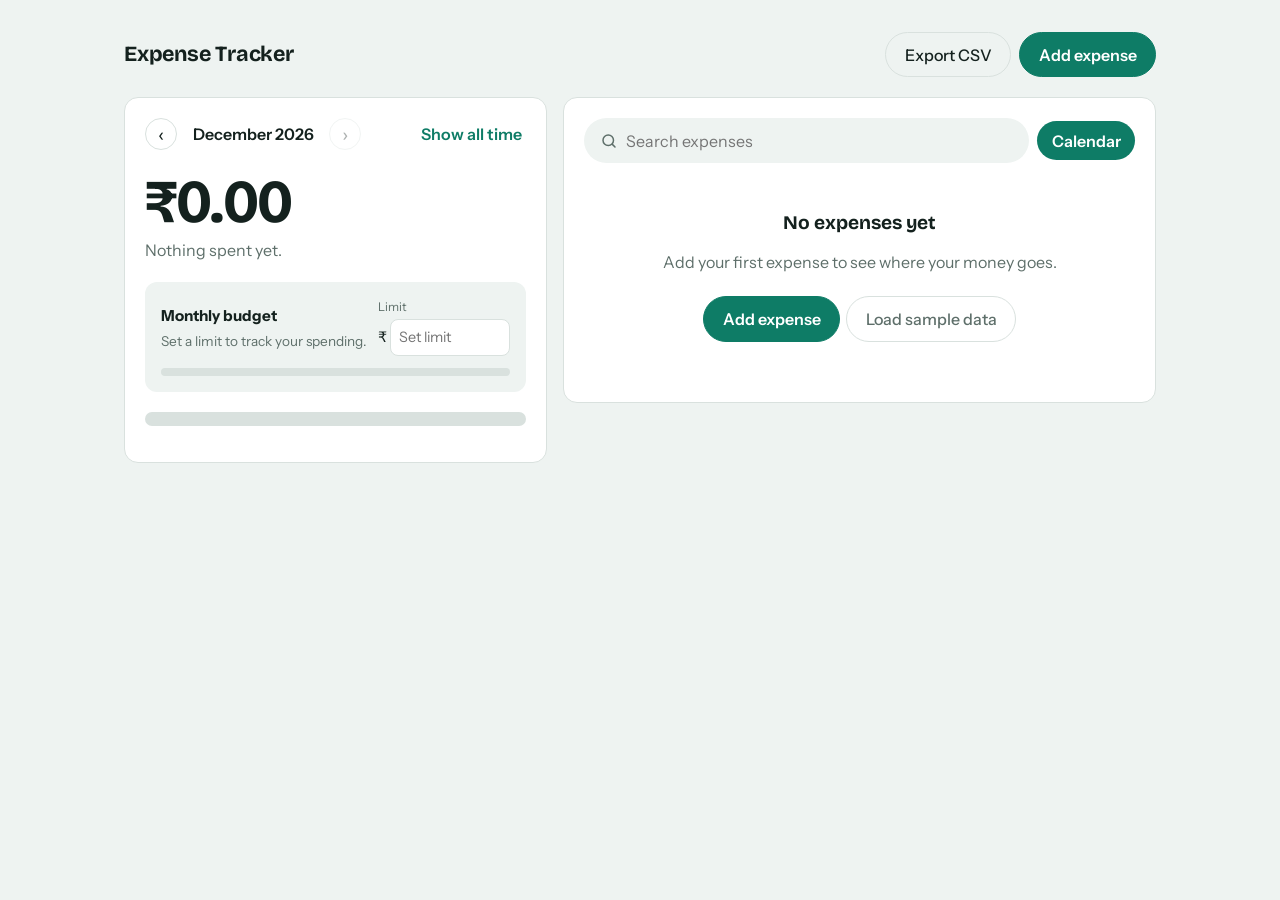
==== index.html @ 11ca332e "page deployment" ====
<!DOCTYPE html>
<html lang="en">
<head>
  <meta charset="UTF-8">
  <meta name="viewport" content="width=device-width, initial-scale=1">
  <title>Expense Tracker</title>
  <link rel="preconnect" href="https://fonts.googleapis.com">
  <link rel="preconnect" href="https://fonts.gstatic.com" crossorigin>
  <link href="https://fonts.googleapis.com/css2?family=Bricolage+Grotesque:opsz,wght@12..96,500;12..96,700&family=Instrument+Sans:wght@400;500;600&display=swap" rel="stylesheet">
  <link rel="stylesheet" href="style.css">
</head>
<body>
  <div class="app">
    <header class="top">
      <h1>Expense Tracker</h1>
      <div class="actions">
        <button class="btn ghost" id="exportBtn" type="button">Export CSV</button>
        <button class="btn solid desk" id="openAdd" type="button">Add expense</button>
      </div>
    </header>

    <main class="grid">
      <section class="summary" aria-label="Spending summary">
        <div class="period">
          <button class="icon" id="prev" type="button" aria-label="Previous month">‹</button>
          <strong id="periodLabel"></strong>
          <button class="icon" id="next" type="button" aria-label="Next month">›</button>
          <button class="link" id="allToggle" type="button"></button>
        </div>
        <p class="total" id="total" aria-live="polite"></p>
        <p class="note" id="note"></p>
        <section class="budget" id="budget" aria-label="Monthly budget">
          <div class="budget-head">
            <div><strong>Monthly budget</strong><p id="budgetStatus" class="budget-status" aria-live="polite"></p></div>
            <label class="budget-input">Limit
              <span><span aria-hidden="true">₹</span><input id="budgetAmount" type="number" min="0" step="100" inputmode="decimal" placeholder="Set limit" aria-label="Monthly budget amount"></span>
            </label>
          </div>
          <div class="budget-track" id="budgetTrack" role="progressbar" aria-label="Monthly budget used" aria-valuemin="0" aria-valuemax="100" aria-valuenow="0"><span id="budgetFill"></span></div>
        </section>
        <div class="split" id="split" role="img" aria-label="Spending by category"></div>
        <ul class="legend" id="legend"></ul>
      </section>

      <section class="ledger" aria-label="Expenses">
        <div class="tools">
          <label class="search">
            <svg width="18" height="18" viewBox="0 0 24 24" fill="none" stroke="currentColor" stroke-width="2" stroke-linecap="round"><circle cx="11" cy="11" r="7"/><path d="m20 20-3.5-3.5"/></svg>
            <input id="search" type="search" placeholder="Search expenses" aria-label="Search expenses">
          </label>
          <button class="pill" id="clearCat" type="button" hidden></button>
          <button class="pill calendar-toggle" id="calendarToggle" type="button" aria-pressed="false">Calendar</button>
        </div>
        <div class="calendar" id="calendar" hidden aria-label="Monthly spending calendar">
          <div class="calendar-grid" id="calendarGrid"></div>
        </div>
        <div id="list"></div>
      </section>
    </main>
  </div>

  <button class="fab" id="fab" type="button" aria-label="Add expense">+</button>

  <dialog id="dlg" aria-labelledby="dlgTitle">
    <form id="form" novalidate>
      <h2 id="dlgTitle">Add expense</h2>
      <label>What was it for?
        <input id="title" type="text" placeholder="Lunch with friends" autocomplete="off">
      </label>
      <div class="row">
        <label>Amount
          <input id="amount" type="number" min="0.01" step="0.01" inputmode="decimal" placeholder="0.00">
        </label>
        <label>Date
          <input id="date" type="date">
        </label>
      </div>
      <fieldset><legend>Category</legend><div class="cats" id="cats"></div></fieldset>
      <p class="error" id="err" role="alert"></p>
      <div class="foot">
        <button class="btn ghost" id="cancel" type="button">Cancel</button>
        <button class="btn solid" type="submit">Save expense</button>
      </div>
    </form>
  </dialog>

  <div class="toast" id="toast" role="status"></div>
  <script src="app.js"></script>
</body>
</html>
---- style.css ----
:root{
  --bg:#eef3f1;--surface:#fff;--ink:#14211e;--muted:#5e6f6a;--line:#d9e1de;
  --brand:#0e7c66;--on-brand:#fff;--danger:#b42318;--r:14px;
  --display:"Bricolage Grotesque",system-ui,sans-serif;
  --body:"Instrument Sans",system-ui,-apple-system,"Segoe UI",sans-serif;
}
@media (prefers-color-scheme:dark){:root{
  --bg:#0f1715;--surface:#16211e;--ink:#e6eeeb;--muted:#93a59f;--line:#25332f;
  --brand:#3cc3a5;--on-brand:#06201a;--danger:#f97066}}
*{box-sizing:border-box}
body{margin:0;background:var(--bg);color:var(--ink);font:400 1rem/1.5 var(--body)}
button,input{font:inherit;color:inherit}
:focus-visible{outline:2px solid var(--brand);outline-offset:2px}
.app{max-width:1080px;margin:0 auto;padding:1.25rem 1rem 6rem}
.top{display:flex;align-items:center;justify-content:space-between;gap:1rem;margin-bottom:1.25rem}
h1{font:700 1.35rem/1.2 var(--display);margin:0;letter-spacing:-.01em}
.actions{display:flex;gap:.5rem}
.btn{border-radius:999px;padding:.6rem 1.15rem;border:1px solid var(--line);background:transparent;cursor:pointer;font-weight:500;transition:background .15s}
.btn.ghost:hover{background:var(--surface)}
.btn.solid{background:var(--brand);color:var(--on-brand);border-color:var(--brand);font-weight:600}
.btn.solid:hover{filter:brightness(1.08)}
.desk{display:none}

.grid{display:grid;gap:1rem}
.summary,.ledger{background:var(--surface);border-radius:var(--r);padding:1.25rem;border:1px solid var(--line)}
.period{display:flex;align-items:center;gap:.5rem}
.period strong{min-width:8.5rem;text-align:center;font-weight:600}
.icon{width:2rem;height:2rem;border-radius:50%;border:1px solid var(--line);background:none;cursor:pointer;font-size:1.2rem;line-height:1}
.icon:disabled{opacity:.35;cursor:default}
.link{margin-left:auto;background:none;border:0;color:var(--brand);font-weight:600;cursor:pointer;padding:.25rem}
.total{font:700 clamp(2.6rem,9vw,3.8rem)/1.05 var(--display);letter-spacing:-.03em;margin:1.25rem 0 .25rem;font-variant-numeric:tabular-nums}
.note{margin:0 0 1.25rem;color:var(--muted)}
.budget{padding:1rem;margin:0 0 1.25rem;background:var(--bg);border-radius:12px}
.budget[hidden]{display:none}
.budget-head{display:flex;justify-content:space-between;align-items:center;gap:.75rem}
.budget-head strong{font-size:.95rem}
.budget-status{margin:.2rem 0 0;color:var(--muted);font-size:.85rem}
.budget-input{font-size:.75rem;color:var(--muted);display:grid;gap:.2rem}
.budget-input span{display:flex;align-items:center;gap:.2rem;color:var(--ink);font-size:.9rem}
.budget-input input{width:7.5rem;padding:.4rem .5rem;border:1px solid var(--line);border-radius:8px;background:var(--surface);font-size:.9rem}
.budget-track{height:8px;margin-top:.8rem;border-radius:999px;background:var(--line);overflow:hidden}
.budget-track span{display:block;width:0;height:100%;border-radius:inherit;background:var(--brand);transition:width .25s}
.budget-track span.over{background:var(--danger)}
.split{display:flex;height:14px;border-radius:999px;overflow:hidden;background:var(--line);gap:2px}
.split button{border:0;padding:0;cursor:pointer;height:100%;transition:flex-grow .6s cubic-bezier(.2,.8,.2,1)}
.legend{list-style:none;margin:1rem 0 0;padding:0}
.legend button{display:grid;grid-template-columns:auto 1fr auto auto;gap:.6rem;align-items:center;width:100%;padding:.55rem .5rem;border:0;border-radius:10px;background:none;cursor:pointer;text-align:left}
.legend button:hover,.legend button[aria-pressed=true]{background:var(--bg)}
.dot{width:10px;height:10px;border-radius:50%;display:inline-block}
.pct{color:var(--muted);font-size:.85rem;min-width:2.5rem;text-align:right}
.amt{font-weight:600;font-variant-numeric:tabular-nums}

.tools{display:flex;gap:.5rem;align-items:center;flex-wrap:wrap;margin-bottom:.5rem}
.search{flex:1;min-width:180px;display:flex;align-items:center;gap:.5rem;background:var(--bg);border-radius:999px;padding:0 1rem;color:var(--muted)}
.search input{flex:1;border:0;background:none;padding:.65rem 0;outline:none;color:var(--ink)}
.search:focus-within{outline:2px solid var(--brand)}
.pill{border:0;border-radius:999px;padding:.45rem .9rem;background:var(--brand);color:var(--on-brand);font-weight:600;cursor:pointer}
.calendar-toggle{white-space:nowrap}
.calendar{margin:0 0 1rem;padding:.75rem;background:var(--bg);border-radius:12px}
.calendar[hidden]{display:none}
.calendar-grid{display:grid;grid-template-columns:repeat(7,minmax(0,1fr));gap:.25rem}
.calendar-weekday{text-align:center;color:var(--muted);font-size:.75rem;padding:.25rem 0}
.calendar-day{min-height:3.4rem;padding:.35rem .2rem;border:1px solid transparent;border-radius:9px;background:var(--surface);cursor:pointer;display:flex;flex-direction:column;align-items:center;justify-content:flex-start;gap:.2rem;min-width:0}
.calendar-day:hover,.calendar-day.selected{border-color:var(--brand);background:color-mix(in srgb,var(--brand) 12%,var(--surface))}
.calendar-date{font-size:.85rem;font-weight:600}
.calendar-amount{max-width:100%;overflow:hidden;text-overflow:ellipsis;white-space:nowrap;color:var(--muted);font-size:.65rem;font-variant-numeric:tabular-nums}
.calendar-blank{min-height:3.4rem}
.day{margin:1.25rem 0 .25rem;font-weight:600;color:var(--muted);font-size:.9rem;display:flex;justify-content:space-between}
.item{display:grid;grid-template-columns:auto 1fr auto auto;gap:.75rem;align-items:center;padding:.7rem 0;border-bottom:1px solid var(--line)}
.item:last-child{border-bottom:0}
.item .t{font-weight:500;overflow-wrap:anywhere}
.item .c{display:block;color:var(--muted);font-size:.85rem}
.del{width:2rem;height:2rem;border:0;border-radius:50%;background:none;color:var(--muted);cursor:pointer;display:grid;place-items:center}
.del:hover{background:var(--bg);color:var(--danger)}
.empty{text-align:center;padding:2.5rem 1rem;color:var(--muted)}
.empty h3{font:700 1.2rem var(--display);color:var(--ink);margin:0 0 .35rem}
.empty .btn{margin:.4rem .2rem 0}

.fab{position:fixed;right:1rem;bottom:calc(1rem + env(safe-area-inset-bottom,0px));width:3.6rem;height:3.6rem;border-radius:50%;border:0;background:var(--brand);color:var(--on-brand);font-size:2rem;line-height:1;cursor:pointer;box-shadow:0 8px 24px rgba(14,124,102,.4)}

dialog{border:0;padding:0;border-radius:20px 20px 0 0;background:var(--surface);color:var(--ink);width:100%;max-width:480px;margin:auto auto 0}
dialog::backdrop{background:rgba(10,20,18,.5)}
dialog[open]{animation:up .25s ease-out}
@keyframes up{from{transform:translateY(24px);opacity:0}}
form{padding:1.5rem 1.25rem calc(1.25rem + env(safe-area-inset-bottom,0px))}
form h2{font:700 1.35rem var(--display);margin:0 0 1rem}
form label,legend{display:block;font-weight:500;font-size:.9rem;margin-bottom:.9rem}
form input[type=text],form input[type=number],form input[type=date]{display:block;width:100%;margin-top:.3rem;padding:.7rem .8rem;background:var(--bg);border:1px solid transparent;border-radius:10px;color:var(--ink)}
form input:focus{border-color:var(--brand);outline:none}
.row{display:grid;grid-template-columns:1fr 1fr;gap:.75rem}
fieldset{border:0;padding:0;margin:0}
legend{padding:0;margin-bottom:.5rem}
.cats{display:flex;flex-wrap:wrap;gap:.4rem}
.cats label{margin:0;font-weight:500}
.cats input{position:absolute;opacity:0}
.cats span{display:flex;align-items:center;gap:.4rem;padding:.4rem .8rem;border:1px solid var(--line);border-radius:999px;cursor:pointer}
.cats input:checked+span{border-color:var(--brand);background:var(--bg);font-weight:600}
.cats input:focus-visible+span{outline:2px solid var(--brand)}
.error{color:var(--danger);min-height:1.3em;margin:.75rem 0 0;font-size:.9rem}
.foot{display:flex;justify-content:flex-end;gap:.5rem;margin-top:.5rem}

.toast{position:fixed;left:50%;bottom:5.5rem;transform:translate(-50%,20px);background:var(--ink);color:var(--bg);padding:.7rem 1.1rem;border-radius:999px;opacity:0;pointer-events:none;transition:.25s;display:flex;gap:.9rem;align-items:center;max-width:92vw;z-index:10}
.toast.show{opacity:1;transform:translate(-50%,0);pointer-events:auto}
.toast button{background:none;border:0;font-weight:600;color:var(--brand);cursor:pointer}

@media (min-width:640px){
  .app{padding:2rem 1.5rem 3rem}
  dialog{border-radius:20px;margin:auto}
  .toast{bottom:2rem}
}
@media (min-width:900px){
  .grid{grid-template-columns:5fr 7fr;align-items:start}
  .summary{position:sticky;top:1.25rem}
  .desk{display:inline-block}
  .fab{display:none}
  .toast{bottom:2rem}
}
@media (prefers-reduced-motion:reduce){*,dialog[open]{animation:none!important;transition:none!important}}
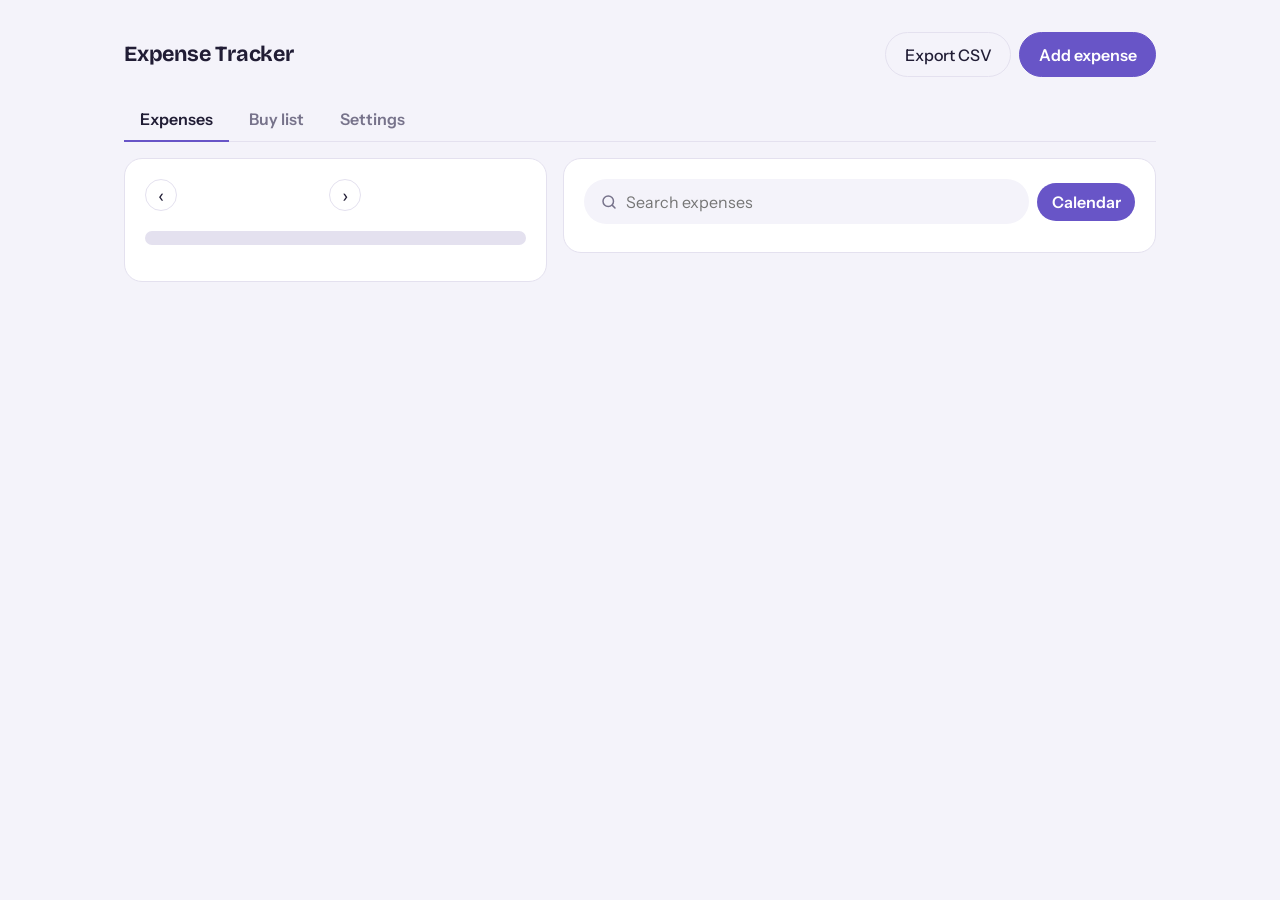
==== commit c5e47c72: "Merge feature-member1 into main" ====
--- a/index.html
+++ b/index.html
@@ -19,7 +19,13 @@
       </div>
     </header>
 
-    <main class="grid">
+    <nav class="tabs" role="tablist" aria-label="Sections">
+      <button class="tab" id="tabExp" role="tab" aria-selected="true" aria-controls="expView" type="button">Expenses</button>
+      <button class="tab" id="tabBuy" role="tab" aria-selected="false" aria-controls="buyView" type="button">Buy list <span class="badge" id="buyCount" hidden></span></button>
+      <button class="tab" id="tabSettings" role="tab" aria-selected="false" aria-controls="settingsView" type="button">Settings</button>
+    </nav>
+
+    <main class="grid" id="expView">
       <section class="summary" aria-label="Spending summary">
         <div class="period">
           <button class="icon" id="prev" type="button" aria-label="Previous month">‹</button>
@@ -29,14 +35,10 @@
         </div>
         <p class="total" id="total" aria-live="polite"></p>
         <p class="note" id="note"></p>
-        <section class="budget" id="budget" aria-label="Monthly budget">
-          <div class="budget-head">
-            <div><strong>Monthly budget</strong><p id="budgetStatus" class="budget-status" aria-live="polite"></p></div>
-            <label class="budget-input">Limit
-              <span><span aria-hidden="true">₹</span><input id="budgetAmount" type="number" min="0" step="100" inputmode="decimal" placeholder="Set limit" aria-label="Monthly budget amount"></span>
-            </label>
-          </div>
-          <div class="budget-track" id="budgetTrack" role="progressbar" aria-label="Monthly budget used" aria-valuemin="0" aria-valuemax="100" aria-valuenow="0"><span id="budgetFill"></span></div>
+        <section class="budget-card" id="budgetCard" hidden aria-label="Monthly budget progress">
+          <div class="budget-heading"><strong>Monthly budget</strong><span id="budgetLabel"></span></div>
+          <div class="budget-track"><div id="budgetProgress"></div></div>
+          <p class="budget-note" id="budgetNote"></p>
         </section>
         <div class="split" id="split" role="img" aria-label="Spending by category"></div>
         <ul class="legend" id="legend"></ul>
@@ -57,6 +59,45 @@
         <div id="list"></div>
       </section>
     </main>
+
+    <main class="grid" id="buyView" hidden>
+      <section class="summary" aria-label="Buy list summary">
+        <h2 class="sub">Planned spending</h2>
+        <p class="total" id="buyTotal" aria-live="polite"></p>
+        <p class="note" id="buyNote"></p>
+      </section>
+
+      <section class="ledger" aria-label="Buy list">
+        <div id="buyList"></div>
+      </section>
+    </main>
+
+    <main class="settings-view" id="settingsView" hidden>
+      <section class="settings-intro">
+        <p class="eyebrow">PERSONALIZE YOUR TRACKER</p>
+        <h2>Settings</h2>
+        <p>Choose how the app looks and how new expenses are recorded.</p>
+      </section>
+      <section class="settings-grid" aria-label="App settings">
+        <label class="setting-card"><span class="setting-title">Appearance</span><span class="setting-help">Use light or dark colors, or follow your device.</span>
+          <select id="themeSetting"><option value="system">Use device setting</option><option value="light">Light</option><option value="dark">Dark</option></select>
+        </label>
+        <label class="setting-card"><span class="setting-title">Currency</span><span class="setting-help">Changes how amounts are displayed.</span>
+          <select id="currencySetting"><option value="INR">Indian Rupee (₹)</option><option value="USD">US Dollar ($)</option><option value="EUR">Euro (€)</option><option value="GBP">British Pound (£)</option></select>
+        </label>
+        <label class="setting-card"><span class="setting-title">Default payment method</span><span class="setting-help">Preselected when you add an expense.</span>
+          <select id="paymentSetting"><option>UPI</option><option>Cash</option><option>Debit Card</option><option>Credit Card</option><option>Bank Transfer</option><option>Other</option></select>
+        </label>
+        <label class="setting-card"><span class="setting-title">Monthly spending budget</span><span class="setting-help">Optional target shown on the monthly summary. Set to 0 to hide.</span>
+          <input id="budgetSetting" type="number" min="0" step="0.01" inputmode="decimal" placeholder="0.00">
+        </label>
+      </section>
+      <section class="settings-tools">
+        <div><h3>Data backup</h3><p>Download your expenses, buy list, and settings as a JSON file.</p></div>
+        <button class="btn solid" id="backupBtn" type="button">Download backup</button>
+      </section>
+      <p class="settings-saved" id="settingsSaved" role="status"></p>
+    </main>
   </div>
 
   <button class="fab" id="fab" type="button" aria-label="Add expense">+</button>
@@ -76,6 +117,14 @@
         </label>
       </div>
       <fieldset><legend>Category</legend><div class="cats" id="cats"></div></fieldset>
+      <label>Payment method
+        <select id="paymentMethod">
+          <option>UPI</option><option>Cash</option><option>Debit Card</option><option>Credit Card</option><option>Bank Transfer</option><option>Other</option>
+        </select>
+      </label>
+      <label>Tags <span class="hint">(comma-separated, optional)</span>
+        <input id="tags" type="text" placeholder="college, shared, trip" autocomplete="off">
+      </label>
       <p class="error" id="err" role="alert"></p>
       <div class="foot">
         <button class="btn ghost" id="cancel" type="button">Cancel</button>
@@ -84,6 +133,25 @@
     </form>
   </dialog>
 
+  <dialog id="buyDlg" aria-labelledby="buyDlgTitle">
+    <form id="buyForm" novalidate>
+      <h2 id="buyDlgTitle">Add to buy list</h2>
+      <label>What do you want to buy?
+        <input id="buyName" type="text" placeholder="Laptop bag" autocomplete="off">
+      </label>
+      <label>Estimated cost
+        <input id="buyPrice" type="number" min="0.01" step="0.01" inputmode="decimal" placeholder="0.00">
+      </label>
+      <fieldset><legend>Priority</legend><div class="cats" id="buyPri"></div></fieldset>
+      <fieldset><legend>Category</legend><div class="cats" id="buyCats"></div></fieldset>
+      <p class="error" id="buyErr" role="alert"></p>
+      <div class="foot">
+        <button class="btn ghost" id="buyCancel" type="button">Cancel</button>
+        <button class="btn solid" type="submit">Save item</button>
+      </div>
+    </form>
+  </dialog>
+
   <div class="toast" id="toast" role="status"></div>
   <script src="app.js"></script>
 </body>
--- a/style.css
+++ b/style.css
@@ -1,12 +1,12 @@
 :root{
-  --bg:#eef3f1;--surface:#fff;--ink:#14211e;--muted:#5e6f6a;--line:#d9e1de;
-  --brand:#0e7c66;--on-brand:#fff;--danger:#b42318;--r:14px;
+  color-scheme:light;
+  --bg:#f4f3fa;--surface:#fff;--ink:#211d35;--muted:#77738b;--line:#e4e1ef;
+  --brand:#6855c7;--on-brand:#fff;--danger:#b42318;--r:18px;
   --display:"Bricolage Grotesque",system-ui,sans-serif;
   --body:"Instrument Sans",system-ui,-apple-system,"Segoe UI",sans-serif;
 }
-@media (prefers-color-scheme:dark){:root{
-  --bg:#0f1715;--surface:#16211e;--ink:#e6eeeb;--muted:#93a59f;--line:#25332f;
-  --brand:#3cc3a5;--on-brand:#06201a;--danger:#f97066}}
+:root[data-theme="dark"]{color-scheme:dark;--bg:#151321;--surface:#211e30;--ink:#f2efff;--muted:#aaa4c1;--line:#373249;--brand:#a99af5;--on-brand:#211a48;--danger:#ff8178}
+@media (prefers-color-scheme:dark){:root[data-theme="system"]{color-scheme:dark;--bg:#151321;--surface:#211e30;--ink:#f2efff;--muted:#aaa4c1;--line:#373249;--brand:#a99af5;--on-brand:#211a48;--danger:#ff8178}}
 *{box-sizing:border-box}
 body{margin:0;background:var(--bg);color:var(--ink);font:400 1rem/1.5 var(--body)}
 button,input{font:inherit;color:inherit}
@@ -21,6 +21,32 @@
 .btn.solid:hover{filter:brightness(1.08)}
 .desk{display:none}
 
+.tabs{display:flex;gap:.25rem;margin-bottom:1rem;border-bottom:1px solid var(--line)}
+.tab{background:none;border:0;border-bottom:2px solid transparent;padding:.6rem 1rem;margin-bottom:-1px;font-weight:600;color:var(--muted);cursor:pointer}
+.tab[aria-selected=true]{color:var(--ink);border-bottom-color:var(--brand)}
+.badge{display:inline-block;min-width:1.4rem;padding:0 .4rem;margin-left:.25rem;border-radius:999px;background:var(--brand);color:var(--on-brand);font-size:.75rem;text-align:center}
+.sub{font:600 1rem var(--body);margin:0;color:var(--muted)}
+[hidden]{display:none!important}
+.settings-view{display:grid;gap:1rem}
+.settings-intro,.setting-card,.settings-tools{background:var(--surface);border:1px solid var(--line);border-radius:var(--r);padding:1.25rem}
+.settings-intro h2{font:700 1.8rem/1.1 var(--display);margin:.2rem 0 .45rem}
+.settings-intro p:last-child,.settings-tools p{color:var(--muted);margin:.2rem 0 0}
+.eyebrow{font-size:.72rem;letter-spacing:.12em;font-weight:700;color:var(--brand);margin:0}
+.settings-grid{display:grid;gap:.75rem}
+.setting-card{display:flex;flex-direction:column;gap:.25rem}
+.setting-title{font-weight:600}
+.setting-help{font-size:.86rem;color:var(--muted);margin-bottom:.4rem}
+.setting-card select,.setting-card input{width:100%;padding:.7rem .8rem;background:var(--bg);border:1px solid var(--line);border-radius:10px;color:var(--ink)}
+.settings-tools{display:flex;justify-content:space-between;align-items:center;gap:1rem;flex-wrap:wrap}
+.settings-tools h3{font:600 1rem var(--body);margin:0}
+.settings-saved{min-height:1.4em;color:var(--brand);margin:0;font-size:.9rem}
+.budget-card{padding:1rem;border-radius:14px;background:var(--bg);margin:1rem 0}
+.budget-heading{display:flex;justify-content:space-between;gap:.75rem;font-size:.9rem}
+.budget-heading span,.budget-note{color:var(--muted)}
+.budget-track{height:8px;border-radius:99px;background:var(--line);overflow:hidden;margin:.65rem 0 .35rem}
+.budget-track div{height:100%;width:0;background:var(--brand);border-radius:inherit;transition:width .2s}
+.budget-track div.over{background:var(--danger)}
+.budget-note{font-size:.82rem;margin:0}
 .grid{display:grid;gap:1rem}
 .summary,.ledger{background:var(--surface);border-radius:var(--r);padding:1.25rem;border:1px solid var(--line)}
 .period{display:flex;align-items:center;gap:.5rem}
@@ -70,6 +96,13 @@
 .item:last-child{border-bottom:0}
 .item .t{font-weight:500;overflow-wrap:anywhere}
 .item .c{display:block;color:var(--muted);font-size:.85rem}
+.check{width:2rem;height:2rem;border-radius:50%;border:1.5px solid var(--line);background:none;color:transparent;cursor:pointer;font-size:1rem;line-height:1;display:grid;place-items:center}
+.check:hover{border-color:var(--brand);background:var(--brand);color:var(--on-brand)}
+.tag{font-weight:600}
+.tag[data-p=High]{color:var(--danger)}
+.tag[data-p=Medium]{color:#b7791f}
+:root[data-theme="dark"] .tag[data-p=Medium]{color:#f0b429}
+@media (prefers-color-scheme:dark){:root[data-theme="system"] .tag[data-p=Medium]{color:#f0b429}}
 .del{width:2rem;height:2rem;border:0;border-radius:50%;background:none;color:var(--muted);cursor:pointer;display:grid;place-items:center}
 .del:hover{background:var(--bg);color:var(--danger)}
 .empty{text-align:center;padding:2.5rem 1rem;color:var(--muted)}
@@ -85,7 +118,8 @@
 form{padding:1.5rem 1.25rem calc(1.25rem + env(safe-area-inset-bottom,0px))}
 form h2{font:700 1.35rem var(--display);margin:0 0 1rem}
 form label,legend{display:block;font-weight:500;font-size:.9rem;margin-bottom:.9rem}
-form input[type=text],form input[type=number],form input[type=date]{display:block;width:100%;margin-top:.3rem;padding:.7rem .8rem;background:var(--bg);border:1px solid transparent;border-radius:10px;color:var(--ink)}
+form input[type=text],form input[type=number],form input[type=date],form select{display:block;width:100%;margin-top:.3rem;padding:.7rem .8rem;background:var(--bg);border:1px solid transparent;border-radius:10px;color:var(--ink)}
+.hint{font-weight:400;color:var(--muted)}
 form input:focus{border-color:var(--brand);outline:none}
 .row{display:grid;grid-template-columns:1fr 1fr;gap:.75rem}
 fieldset{border:0;padding:0;margin:0}
@@ -108,6 +142,7 @@
   dialog{border-radius:20px;margin:auto}
   .toast{bottom:2rem}
 }
+@media (min-width:700px){.settings-grid{grid-template-columns:repeat(2,minmax(0,1fr))}}
 @media (min-width:900px){
   .grid{grid-template-columns:5fr 7fr;align-items:start}
   .summary{position:sticky;top:1.25rem}
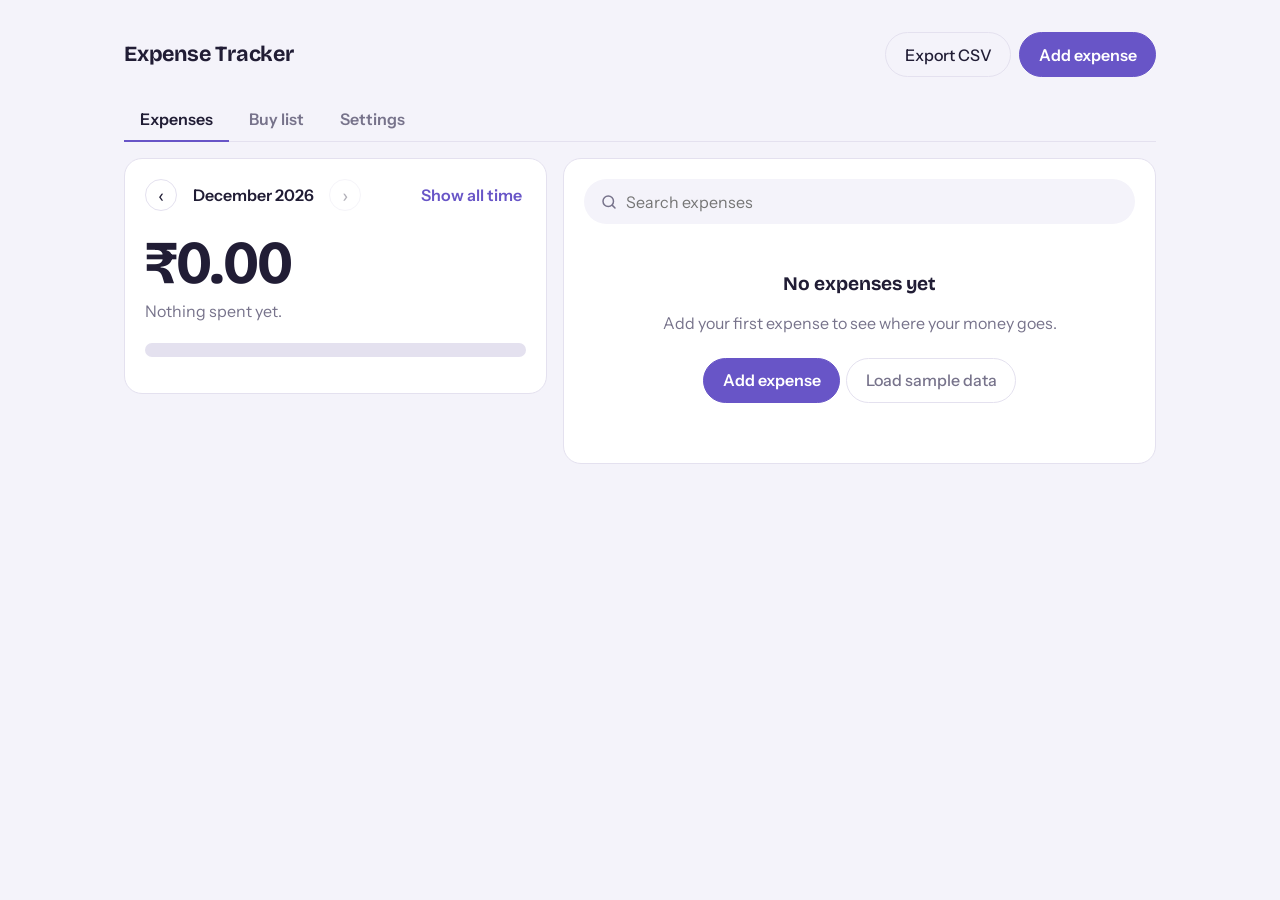
==== commit 3349ead0: "merge effects" ====
--- a/index.html
+++ b/index.html
@@ -1,158 +1,154 @@
-<!DOCTYPE html>
-<html lang="en">
-<head>
-  <meta charset="UTF-8">
-  <meta name="viewport" content="width=device-width, initial-scale=1">
-  <title>Expense Tracker</title>
-  <link rel="preconnect" href="https://fonts.googleapis.com">
-  <link rel="preconnect" href="https://fonts.gstatic.com" crossorigin>
-  <link href="https://fonts.googleapis.com/css2?family=Bricolage+Grotesque:opsz,wght@12..96,500;12..96,700&family=Instrument+Sans:wght@400;500;600&display=swap" rel="stylesheet">
-  <link rel="stylesheet" href="style.css">
-</head>
-<body>
-  <div class="app">
-    <header class="top">
-      <h1>Expense Tracker</h1>
-      <div class="actions">
-        <button class="btn ghost" id="exportBtn" type="button">Export CSV</button>
-        <button class="btn solid desk" id="openAdd" type="button">Add expense</button>
-      </div>
-    </header>
-
-    <nav class="tabs" role="tablist" aria-label="Sections">
-      <button class="tab" id="tabExp" role="tab" aria-selected="true" aria-controls="expView" type="button">Expenses</button>
-      <button class="tab" id="tabBuy" role="tab" aria-selected="false" aria-controls="buyView" type="button">Buy list <span class="badge" id="buyCount" hidden></span></button>
-      <button class="tab" id="tabSettings" role="tab" aria-selected="false" aria-controls="settingsView" type="button">Settings</button>
-    </nav>
-
-    <main class="grid" id="expView">
-      <section class="summary" aria-label="Spending summary">
-        <div class="period">
-          <button class="icon" id="prev" type="button" aria-label="Previous month">‹</button>
-          <strong id="periodLabel"></strong>
-          <button class="icon" id="next" type="button" aria-label="Next month">›</button>
-          <button class="link" id="allToggle" type="button"></button>
-        </div>
-        <p class="total" id="total" aria-live="polite"></p>
-        <p class="note" id="note"></p>
-        <section class="budget-card" id="budgetCard" hidden aria-label="Monthly budget progress">
-          <div class="budget-heading"><strong>Monthly budget</strong><span id="budgetLabel"></span></div>
-          <div class="budget-track"><div id="budgetProgress"></div></div>
-          <p class="budget-note" id="budgetNote"></p>
-        </section>
-        <div class="split" id="split" role="img" aria-label="Spending by category"></div>
-        <ul class="legend" id="legend"></ul>
-      </section>
-
-      <section class="ledger" aria-label="Expenses">
-        <div class="tools">
-          <label class="search">
-            <svg width="18" height="18" viewBox="0 0 24 24" fill="none" stroke="currentColor" stroke-width="2" stroke-linecap="round"><circle cx="11" cy="11" r="7"/><path d="m20 20-3.5-3.5"/></svg>
-            <input id="search" type="search" placeholder="Search expenses" aria-label="Search expenses">
-          </label>
-          <button class="pill" id="clearCat" type="button" hidden></button>
-          <button class="pill calendar-toggle" id="calendarToggle" type="button" aria-pressed="false">Calendar</button>
-        </div>
-        <div class="calendar" id="calendar" hidden aria-label="Monthly spending calendar">
-          <div class="calendar-grid" id="calendarGrid"></div>
-        </div>
-        <div id="list"></div>
-      </section>
-    </main>
-
-    <main class="grid" id="buyView" hidden>
-      <section class="summary" aria-label="Buy list summary">
-        <h2 class="sub">Planned spending</h2>
-        <p class="total" id="buyTotal" aria-live="polite"></p>
-        <p class="note" id="buyNote"></p>
-      </section>
-
-      <section class="ledger" aria-label="Buy list">
-        <div id="buyList"></div>
-      </section>
-    </main>
-
-    <main class="settings-view" id="settingsView" hidden>
-      <section class="settings-intro">
-        <p class="eyebrow">PERSONALIZE YOUR TRACKER</p>
-        <h2>Settings</h2>
-        <p>Choose how the app looks and how new expenses are recorded.</p>
-      </section>
-      <section class="settings-grid" aria-label="App settings">
-        <label class="setting-card"><span class="setting-title">Appearance</span><span class="setting-help">Use light or dark colors, or follow your device.</span>
-          <select id="themeSetting"><option value="system">Use device setting</option><option value="light">Light</option><option value="dark">Dark</option></select>
-        </label>
-        <label class="setting-card"><span class="setting-title">Currency</span><span class="setting-help">Changes how amounts are displayed.</span>
-          <select id="currencySetting"><option value="INR">Indian Rupee (₹)</option><option value="USD">US Dollar ($)</option><option value="EUR">Euro (€)</option><option value="GBP">British Pound (£)</option></select>
-        </label>
-        <label class="setting-card"><span class="setting-title">Default payment method</span><span class="setting-help">Preselected when you add an expense.</span>
-          <select id="paymentSetting"><option>UPI</option><option>Cash</option><option>Debit Card</option><option>Credit Card</option><option>Bank Transfer</option><option>Other</option></select>
-        </label>
-        <label class="setting-card"><span class="setting-title">Monthly spending budget</span><span class="setting-help">Optional target shown on the monthly summary. Set to 0 to hide.</span>
-          <input id="budgetSetting" type="number" min="0" step="0.01" inputmode="decimal" placeholder="0.00">
-        </label>
-      </section>
-      <section class="settings-tools">
-        <div><h3>Data backup</h3><p>Download your expenses, buy list, and settings as a JSON file.</p></div>
-        <button class="btn solid" id="backupBtn" type="button">Download backup</button>
-      </section>
-      <p class="settings-saved" id="settingsSaved" role="status"></p>
-    </main>
-  </div>
-
-  <button class="fab" id="fab" type="button" aria-label="Add expense">+</button>
-
-  <dialog id="dlg" aria-labelledby="dlgTitle">
-    <form id="form" novalidate>
-      <h2 id="dlgTitle">Add expense</h2>
-      <label>What was it for?
-        <input id="title" type="text" placeholder="Lunch with friends" autocomplete="off">
-      </label>
-      <div class="row">
-        <label>Amount
-          <input id="amount" type="number" min="0.01" step="0.01" inputmode="decimal" placeholder="0.00">
-        </label>
-        <label>Date
-          <input id="date" type="date">
-        </label>
-      </div>
-      <fieldset><legend>Category</legend><div class="cats" id="cats"></div></fieldset>
-      <label>Payment method
-        <select id="paymentMethod">
-          <option>UPI</option><option>Cash</option><option>Debit Card</option><option>Credit Card</option><option>Bank Transfer</option><option>Other</option>
-        </select>
-      </label>
-      <label>Tags <span class="hint">(comma-separated, optional)</span>
-        <input id="tags" type="text" placeholder="college, shared, trip" autocomplete="off">
-      </label>
-      <p class="error" id="err" role="alert"></p>
-      <div class="foot">
-        <button class="btn ghost" id="cancel" type="button">Cancel</button>
-        <button class="btn solid" type="submit">Save expense</button>
-      </div>
-    </form>
-  </dialog>
-
-  <dialog id="buyDlg" aria-labelledby="buyDlgTitle">
-    <form id="buyForm" novalidate>
-      <h2 id="buyDlgTitle">Add to buy list</h2>
-      <label>What do you want to buy?
-        <input id="buyName" type="text" placeholder="Laptop bag" autocomplete="off">
-      </label>
-      <label>Estimated cost
-        <input id="buyPrice" type="number" min="0.01" step="0.01" inputmode="decimal" placeholder="0.00">
-      </label>
-      <fieldset><legend>Priority</legend><div class="cats" id="buyPri"></div></fieldset>
-      <fieldset><legend>Category</legend><div class="cats" id="buyCats"></div></fieldset>
-      <p class="error" id="buyErr" role="alert"></p>
-      <div class="foot">
-        <button class="btn ghost" id="buyCancel" type="button">Cancel</button>
-        <button class="btn solid" type="submit">Save item</button>
-      </div>
-    </form>
-  </dialog>
-
-  <div class="toast" id="toast" role="status"></div>
-  <script src="app.js"></script>
-</body>
-</html>
+<!DOCTYPE html>
+<html lang="en">
+<head>
+  <meta charset="UTF-8">
+  <meta name="viewport" content="width=device-width, initial-scale=1">
+  <title>Expense Tracker</title>
+  <link rel="preconnect" href="https://fonts.googleapis.com">
+  <link rel="preconnect" href="https://fonts.gstatic.com" crossorigin>
+  <link href="https://fonts.googleapis.com/css2?family=Bricolage+Grotesque:opsz,wght@12..96,500;12..96,700&family=Instrument+Sans:wght@400;500;600&display=swap" rel="stylesheet">
+  <link rel="stylesheet" href="style.css">
+</head>
+<body>
+  <div class="app">
+    <header class="top">
+      <h1>Expense Tracker</h1>
+      <div class="actions">
+        <button class="btn ghost" id="exportBtn" type="button">Export CSV</button>
+        <button class="btn solid desk" id="openAdd" type="button">Add expense</button>
+      </div>
+    </header>
+
+    <nav class="tabs" role="tablist" aria-label="Sections">
+      <button class="tab" id="tabExp" role="tab" aria-selected="true" aria-controls="expView" type="button">Expenses</button>
+      <button class="tab" id="tabBuy" role="tab" aria-selected="false" aria-controls="buyView" type="button">Buy list <span class="badge" id="buyCount" hidden></span></button>
+      <button class="tab" id="tabSettings" role="tab" aria-selected="false" aria-controls="settingsView" type="button">Settings</button>
+    </nav>
+
+    <main class="grid" id="expView">
+      <section class="summary" aria-label="Spending summary">
+        <div class="period">
+          <button class="icon" id="prev" type="button" aria-label="Previous month">‹</button>
+          <strong id="periodLabel"></strong>
+          <button class="icon" id="next" type="button" aria-label="Next month">›</button>
+          <button class="link" id="allToggle" type="button"></button>
+        </div>
+        <p class="total" id="total" aria-live="polite"></p>
+        <p class="note" id="note"></p>
+        <section class="budget-card" id="budgetCard" hidden aria-label="Monthly budget progress">
+          <div class="budget-heading"><strong>Monthly budget</strong><span id="budgetLabel"></span></div>
+          <div class="budget-track"><div id="budgetProgress"></div></div>
+          <p class="budget-note" id="budgetNote"></p>
+        </section>
+        <div class="split" id="split" role="img" aria-label="Spending by category"></div>
+        <ul class="legend" id="legend"></ul>
+      </section>
+
+      <section class="ledger" aria-label="Expenses">
+        <div class="tools">
+          <label class="search">
+            <svg width="18" height="18" viewBox="0 0 24 24" fill="none" stroke="currentColor" stroke-width="2" stroke-linecap="round"><circle cx="11" cy="11" r="7"/><path d="m20 20-3.5-3.5"/></svg>
+            <input id="search" type="search" placeholder="Search expenses" aria-label="Search expenses">
+          </label>
+          <button class="pill" id="clearCat" type="button" hidden></button>
+        </div>
+        <div id="list"></div>
+      </section>
+    </main>
+
+    <main class="grid" id="buyView" hidden>
+      <section class="summary" aria-label="Buy list summary">
+        <h2 class="sub">Planned spending</h2>
+        <p class="total" id="buyTotal" aria-live="polite"></p>
+        <p class="note" id="buyNote"></p>
+      </section>
+
+      <section class="ledger" aria-label="Buy list">
+        <div id="buyList"></div>
+      </section>
+    </main>
+
+    <main class="settings-view" id="settingsView" hidden>
+      <section class="settings-intro">
+        <p class="eyebrow">PERSONALIZE YOUR TRACKER</p>
+        <h2>Settings</h2>
+        <p>Choose how the app looks and how new expenses are recorded.</p>
+      </section>
+      <section class="settings-grid" aria-label="App settings">
+        <label class="setting-card"><span class="setting-title">Appearance</span><span class="setting-help">Use light or dark colors, or follow your device.</span>
+          <select id="themeSetting"><option value="system">Use device setting</option><option value="light">Light</option><option value="dark">Dark</option></select>
+        </label>
+        <label class="setting-card"><span class="setting-title">Currency</span><span class="setting-help">Changes how amounts are displayed.</span>
+          <select id="currencySetting"><option value="INR">Indian Rupee (₹)</option><option value="USD">US Dollar ($)</option><option value="EUR">Euro (€)</option><option value="GBP">British Pound (£)</option></select>
+        </label>
+        <label class="setting-card"><span class="setting-title">Default payment method</span><span class="setting-help">Preselected when you add an expense.</span>
+          <select id="paymentSetting"><option>UPI</option><option>Cash</option><option>Debit Card</option><option>Credit Card</option><option>Bank Transfer</option><option>Other</option></select>
+        </label>
+        <label class="setting-card"><span class="setting-title">Monthly spending budget</span><span class="setting-help">Optional target shown on the monthly summary. Set to 0 to hide.</span>
+          <input id="budgetSetting" type="number" min="0" step="0.01" inputmode="decimal" placeholder="0.00">
+        </label>
+      </section>
+      <section class="settings-tools">
+        <div><h3>Data backup</h3><p>Download your expenses, buy list, and settings as a JSON file.</p></div>
+        <button class="btn solid" id="backupBtn" type="button">Download backup</button>
+      </section>
+      <p class="settings-saved" id="settingsSaved" role="status"></p>
+    </main>
+  </div>
+
+  <button class="fab" id="fab" type="button" aria-label="Add expense">+</button>
+
+  <dialog id="dlg" aria-labelledby="dlgTitle">
+    <form id="form" novalidate>
+      <h2 id="dlgTitle">Add expense</h2>
+      <label>What was it for?
+        <input id="title" type="text" placeholder="Lunch with friends" autocomplete="off">
+      </label>
+      <div class="row">
+        <label>Amount
+          <input id="amount" type="number" min="0.01" step="0.01" inputmode="decimal" placeholder="0.00">
+        </label>
+        <label>Date
+          <input id="date" type="date">
+        </label>
+      </div>
+      <fieldset><legend>Category</legend><div class="cats" id="cats"></div></fieldset>
+      <label>Payment method
+        <select id="paymentMethod">
+          <option>UPI</option><option>Cash</option><option>Debit Card</option><option>Credit Card</option><option>Bank Transfer</option><option>Other</option>
+        </select>
+      </label>
+      <label>Tags <span class="hint">(comma-separated, optional)</span>
+        <input id="tags" type="text" placeholder="college, shared, trip" autocomplete="off">
+      </label>
+      <p class="error" id="err" role="alert"></p>
+      <div class="foot">
+        <button class="btn ghost" id="cancel" type="button">Cancel</button>
+        <button class="btn solid" type="submit">Save expense</button>
+      </div>
+    </form>
+  </dialog>
+
+  <dialog id="buyDlg" aria-labelledby="buyDlgTitle">
+    <form id="buyForm" novalidate>
+      <h2 id="buyDlgTitle">Add to buy list</h2>
+      <label>What do you want to buy?
+        <input id="buyName" type="text" placeholder="Laptop bag" autocomplete="off">
+      </label>
+      <label>Estimated cost
+        <input id="buyPrice" type="number" min="0.01" step="0.01" inputmode="decimal" placeholder="0.00">
+      </label>
+      <fieldset><legend>Priority</legend><div class="cats" id="buyPri"></div></fieldset>
+      <fieldset><legend>Category</legend><div class="cats" id="buyCats"></div></fieldset>
+      <p class="error" id="buyErr" role="alert"></p>
+      <div class="foot">
+        <button class="btn ghost" id="buyCancel" type="button">Cancel</button>
+        <button class="btn solid" type="submit">Save item</button>
+      </div>
+    </form>
+  </dialog>
+
+  <div class="toast" id="toast" role="status"></div>
+  <script src="app.js"></script>
+</body>
+</html>
--- a/style.css
+++ b/style.css
@@ -1,153 +1,132 @@
-:root{
-  color-scheme:light;
-  --bg:#f4f3fa;--surface:#fff;--ink:#211d35;--muted:#77738b;--line:#e4e1ef;
-  --brand:#6855c7;--on-brand:#fff;--danger:#b42318;--r:18px;
-  --display:"Bricolage Grotesque",system-ui,sans-serif;
-  --body:"Instrument Sans",system-ui,-apple-system,"Segoe UI",sans-serif;
-}
-:root[data-theme="dark"]{color-scheme:dark;--bg:#151321;--surface:#211e30;--ink:#f2efff;--muted:#aaa4c1;--line:#373249;--brand:#a99af5;--on-brand:#211a48;--danger:#ff8178}
-@media (prefers-color-scheme:dark){:root[data-theme="system"]{color-scheme:dark;--bg:#151321;--surface:#211e30;--ink:#f2efff;--muted:#aaa4c1;--line:#373249;--brand:#a99af5;--on-brand:#211a48;--danger:#ff8178}}
-*{box-sizing:border-box}
-body{margin:0;background:var(--bg);color:var(--ink);font:400 1rem/1.5 var(--body)}
-button,input{font:inherit;color:inherit}
-:focus-visible{outline:2px solid var(--brand);outline-offset:2px}
-.app{max-width:1080px;margin:0 auto;padding:1.25rem 1rem 6rem}
-.top{display:flex;align-items:center;justify-content:space-between;gap:1rem;margin-bottom:1.25rem}
-h1{font:700 1.35rem/1.2 var(--display);margin:0;letter-spacing:-.01em}
-.actions{display:flex;gap:.5rem}
-.btn{border-radius:999px;padding:.6rem 1.15rem;border:1px solid var(--line);background:transparent;cursor:pointer;font-weight:500;transition:background .15s}
-.btn.ghost:hover{background:var(--surface)}
-.btn.solid{background:var(--brand);color:var(--on-brand);border-color:var(--brand);font-weight:600}
-.btn.solid:hover{filter:brightness(1.08)}
-.desk{display:none}
-
-.tabs{display:flex;gap:.25rem;margin-bottom:1rem;border-bottom:1px solid var(--line)}
-.tab{background:none;border:0;border-bottom:2px solid transparent;padding:.6rem 1rem;margin-bottom:-1px;font-weight:600;color:var(--muted);cursor:pointer}
-.tab[aria-selected=true]{color:var(--ink);border-bottom-color:var(--brand)}
-.badge{display:inline-block;min-width:1.4rem;padding:0 .4rem;margin-left:.25rem;border-radius:999px;background:var(--brand);color:var(--on-brand);font-size:.75rem;text-align:center}
-.sub{font:600 1rem var(--body);margin:0;color:var(--muted)}
-[hidden]{display:none!important}
-.settings-view{display:grid;gap:1rem}
-.settings-intro,.setting-card,.settings-tools{background:var(--surface);border:1px solid var(--line);border-radius:var(--r);padding:1.25rem}
-.settings-intro h2{font:700 1.8rem/1.1 var(--display);margin:.2rem 0 .45rem}
-.settings-intro p:last-child,.settings-tools p{color:var(--muted);margin:.2rem 0 0}
-.eyebrow{font-size:.72rem;letter-spacing:.12em;font-weight:700;color:var(--brand);margin:0}
-.settings-grid{display:grid;gap:.75rem}
-.setting-card{display:flex;flex-direction:column;gap:.25rem}
-.setting-title{font-weight:600}
-.setting-help{font-size:.86rem;color:var(--muted);margin-bottom:.4rem}
-.setting-card select,.setting-card input{width:100%;padding:.7rem .8rem;background:var(--bg);border:1px solid var(--line);border-radius:10px;color:var(--ink)}
-.settings-tools{display:flex;justify-content:space-between;align-items:center;gap:1rem;flex-wrap:wrap}
-.settings-tools h3{font:600 1rem var(--body);margin:0}
-.settings-saved{min-height:1.4em;color:var(--brand);margin:0;font-size:.9rem}
-.budget-card{padding:1rem;border-radius:14px;background:var(--bg);margin:1rem 0}
-.budget-heading{display:flex;justify-content:space-between;gap:.75rem;font-size:.9rem}
-.budget-heading span,.budget-note{color:var(--muted)}
-.budget-track{height:8px;border-radius:99px;background:var(--line);overflow:hidden;margin:.65rem 0 .35rem}
-.budget-track div{height:100%;width:0;background:var(--brand);border-radius:inherit;transition:width .2s}
-.budget-track div.over{background:var(--danger)}
-.budget-note{font-size:.82rem;margin:0}
-.grid{display:grid;gap:1rem}
-.summary,.ledger{background:var(--surface);border-radius:var(--r);padding:1.25rem;border:1px solid var(--line)}
-.period{display:flex;align-items:center;gap:.5rem}
-.period strong{min-width:8.5rem;text-align:center;font-weight:600}
-.icon{width:2rem;height:2rem;border-radius:50%;border:1px solid var(--line);background:none;cursor:pointer;font-size:1.2rem;line-height:1}
-.icon:disabled{opacity:.35;cursor:default}
-.link{margin-left:auto;background:none;border:0;color:var(--brand);font-weight:600;cursor:pointer;padding:.25rem}
-.total{font:700 clamp(2.6rem,9vw,3.8rem)/1.05 var(--display);letter-spacing:-.03em;margin:1.25rem 0 .25rem;font-variant-numeric:tabular-nums}
-.note{margin:0 0 1.25rem;color:var(--muted)}
-.budget{padding:1rem;margin:0 0 1.25rem;background:var(--bg);border-radius:12px}
-.budget[hidden]{display:none}
-.budget-head{display:flex;justify-content:space-between;align-items:center;gap:.75rem}
-.budget-head strong{font-size:.95rem}
-.budget-status{margin:.2rem 0 0;color:var(--muted);font-size:.85rem}
-.budget-input{font-size:.75rem;color:var(--muted);display:grid;gap:.2rem}
-.budget-input span{display:flex;align-items:center;gap:.2rem;color:var(--ink);font-size:.9rem}
-.budget-input input{width:7.5rem;padding:.4rem .5rem;border:1px solid var(--line);border-radius:8px;background:var(--surface);font-size:.9rem}
-.budget-track{height:8px;margin-top:.8rem;border-radius:999px;background:var(--line);overflow:hidden}
-.budget-track span{display:block;width:0;height:100%;border-radius:inherit;background:var(--brand);transition:width .25s}
-.budget-track span.over{background:var(--danger)}
-.split{display:flex;height:14px;border-radius:999px;overflow:hidden;background:var(--line);gap:2px}
-.split button{border:0;padding:0;cursor:pointer;height:100%;transition:flex-grow .6s cubic-bezier(.2,.8,.2,1)}
-.legend{list-style:none;margin:1rem 0 0;padding:0}
-.legend button{display:grid;grid-template-columns:auto 1fr auto auto;gap:.6rem;align-items:center;width:100%;padding:.55rem .5rem;border:0;border-radius:10px;background:none;cursor:pointer;text-align:left}
-.legend button:hover,.legend button[aria-pressed=true]{background:var(--bg)}
-.dot{width:10px;height:10px;border-radius:50%;display:inline-block}
-.pct{color:var(--muted);font-size:.85rem;min-width:2.5rem;text-align:right}
-.amt{font-weight:600;font-variant-numeric:tabular-nums}
-
-.tools{display:flex;gap:.5rem;align-items:center;flex-wrap:wrap;margin-bottom:.5rem}
-.search{flex:1;min-width:180px;display:flex;align-items:center;gap:.5rem;background:var(--bg);border-radius:999px;padding:0 1rem;color:var(--muted)}
-.search input{flex:1;border:0;background:none;padding:.65rem 0;outline:none;color:var(--ink)}
-.search:focus-within{outline:2px solid var(--brand)}
-.pill{border:0;border-radius:999px;padding:.45rem .9rem;background:var(--brand);color:var(--on-brand);font-weight:600;cursor:pointer}
-.calendar-toggle{white-space:nowrap}
-.calendar{margin:0 0 1rem;padding:.75rem;background:var(--bg);border-radius:12px}
-.calendar[hidden]{display:none}
-.calendar-grid{display:grid;grid-template-columns:repeat(7,minmax(0,1fr));gap:.25rem}
-.calendar-weekday{text-align:center;color:var(--muted);font-size:.75rem;padding:.25rem 0}
-.calendar-day{min-height:3.4rem;padding:.35rem .2rem;border:1px solid transparent;border-radius:9px;background:var(--surface);cursor:pointer;display:flex;flex-direction:column;align-items:center;justify-content:flex-start;gap:.2rem;min-width:0}
-.calendar-day:hover,.calendar-day.selected{border-color:var(--brand);background:color-mix(in srgb,var(--brand) 12%,var(--surface))}
-.calendar-date{font-size:.85rem;font-weight:600}
-.calendar-amount{max-width:100%;overflow:hidden;text-overflow:ellipsis;white-space:nowrap;color:var(--muted);font-size:.65rem;font-variant-numeric:tabular-nums}
-.calendar-blank{min-height:3.4rem}
-.day{margin:1.25rem 0 .25rem;font-weight:600;color:var(--muted);font-size:.9rem;display:flex;justify-content:space-between}
-.item{display:grid;grid-template-columns:auto 1fr auto auto;gap:.75rem;align-items:center;padding:.7rem 0;border-bottom:1px solid var(--line)}
-.item:last-child{border-bottom:0}
-.item .t{font-weight:500;overflow-wrap:anywhere}
-.item .c{display:block;color:var(--muted);font-size:.85rem}
-.check{width:2rem;height:2rem;border-radius:50%;border:1.5px solid var(--line);background:none;color:transparent;cursor:pointer;font-size:1rem;line-height:1;display:grid;place-items:center}
-.check:hover{border-color:var(--brand);background:var(--brand);color:var(--on-brand)}
-.tag{font-weight:600}
-.tag[data-p=High]{color:var(--danger)}
-.tag[data-p=Medium]{color:#b7791f}
-:root[data-theme="dark"] .tag[data-p=Medium]{color:#f0b429}
-@media (prefers-color-scheme:dark){:root[data-theme="system"] .tag[data-p=Medium]{color:#f0b429}}
-.del{width:2rem;height:2rem;border:0;border-radius:50%;background:none;color:var(--muted);cursor:pointer;display:grid;place-items:center}
-.del:hover{background:var(--bg);color:var(--danger)}
-.empty{text-align:center;padding:2.5rem 1rem;color:var(--muted)}
-.empty h3{font:700 1.2rem var(--display);color:var(--ink);margin:0 0 .35rem}
-.empty .btn{margin:.4rem .2rem 0}
-
-.fab{position:fixed;right:1rem;bottom:calc(1rem + env(safe-area-inset-bottom,0px));width:3.6rem;height:3.6rem;border-radius:50%;border:0;background:var(--brand);color:var(--on-brand);font-size:2rem;line-height:1;cursor:pointer;box-shadow:0 8px 24px rgba(14,124,102,.4)}
-
-dialog{border:0;padding:0;border-radius:20px 20px 0 0;background:var(--surface);color:var(--ink);width:100%;max-width:480px;margin:auto auto 0}
-dialog::backdrop{background:rgba(10,20,18,.5)}
-dialog[open]{animation:up .25s ease-out}
-@keyframes up{from{transform:translateY(24px);opacity:0}}
-form{padding:1.5rem 1.25rem calc(1.25rem + env(safe-area-inset-bottom,0px))}
-form h2{font:700 1.35rem var(--display);margin:0 0 1rem}
-form label,legend{display:block;font-weight:500;font-size:.9rem;margin-bottom:.9rem}
-form input[type=text],form input[type=number],form input[type=date],form select{display:block;width:100%;margin-top:.3rem;padding:.7rem .8rem;background:var(--bg);border:1px solid transparent;border-radius:10px;color:var(--ink)}
-.hint{font-weight:400;color:var(--muted)}
-form input:focus{border-color:var(--brand);outline:none}
-.row{display:grid;grid-template-columns:1fr 1fr;gap:.75rem}
-fieldset{border:0;padding:0;margin:0}
-legend{padding:0;margin-bottom:.5rem}
-.cats{display:flex;flex-wrap:wrap;gap:.4rem}
-.cats label{margin:0;font-weight:500}
-.cats input{position:absolute;opacity:0}
-.cats span{display:flex;align-items:center;gap:.4rem;padding:.4rem .8rem;border:1px solid var(--line);border-radius:999px;cursor:pointer}
-.cats input:checked+span{border-color:var(--brand);background:var(--bg);font-weight:600}
-.cats input:focus-visible+span{outline:2px solid var(--brand)}
-.error{color:var(--danger);min-height:1.3em;margin:.75rem 0 0;font-size:.9rem}
-.foot{display:flex;justify-content:flex-end;gap:.5rem;margin-top:.5rem}
-
-.toast{position:fixed;left:50%;bottom:5.5rem;transform:translate(-50%,20px);background:var(--ink);color:var(--bg);padding:.7rem 1.1rem;border-radius:999px;opacity:0;pointer-events:none;transition:.25s;display:flex;gap:.9rem;align-items:center;max-width:92vw;z-index:10}
-.toast.show{opacity:1;transform:translate(-50%,0);pointer-events:auto}
-.toast button{background:none;border:0;font-weight:600;color:var(--brand);cursor:pointer}
-
-@media (min-width:640px){
-  .app{padding:2rem 1.5rem 3rem}
-  dialog{border-radius:20px;margin:auto}
-  .toast{bottom:2rem}
-}
-@media (min-width:700px){.settings-grid{grid-template-columns:repeat(2,minmax(0,1fr))}}
-@media (min-width:900px){
-  .grid{grid-template-columns:5fr 7fr;align-items:start}
-  .summary{position:sticky;top:1.25rem}
-  .desk{display:inline-block}
-  .fab{display:none}
-  .toast{bottom:2rem}
-}
-@media (prefers-reduced-motion:reduce){*,dialog[open]{animation:none!important;transition:none!important}}
+:root{
+  color-scheme:light;
+  --bg:#f4f3fa;--surface:#fff;--ink:#211d35;--muted:#77738b;--line:#e4e1ef;
+  --brand:#6855c7;--on-brand:#fff;--danger:#b42318;--r:18px;
+  --display:"Bricolage Grotesque",system-ui,sans-serif;
+  --body:"Instrument Sans",system-ui,-apple-system,"Segoe UI",sans-serif;
+}
+:root[data-theme="dark"]{color-scheme:dark;--bg:#151321;--surface:#211e30;--ink:#f2efff;--muted:#aaa4c1;--line:#373249;--brand:#a99af5;--on-brand:#211a48;--danger:#ff8178}
+@media (prefers-color-scheme:dark){:root[data-theme="system"]{color-scheme:dark;--bg:#151321;--surface:#211e30;--ink:#f2efff;--muted:#aaa4c1;--line:#373249;--brand:#a99af5;--on-brand:#211a48;--danger:#ff8178}}
+*{box-sizing:border-box}
+body{margin:0;background:var(--bg);color:var(--ink);font:400 1rem/1.5 var(--body)}
+button,input{font:inherit;color:inherit}
+:focus-visible{outline:2px solid var(--brand);outline-offset:2px}
+.app{max-width:1080px;margin:0 auto;padding:1.25rem 1rem 6rem}
+.top{display:flex;align-items:center;justify-content:space-between;gap:1rem;margin-bottom:1.25rem}
+h1{font:700 1.35rem/1.2 var(--display);margin:0;letter-spacing:-.01em}
+.actions{display:flex;gap:.5rem}
+.btn{border-radius:999px;padding:.6rem 1.15rem;border:1px solid var(--line);background:transparent;cursor:pointer;font-weight:500;transition:background .15s}
+.btn.ghost:hover{background:var(--surface)}
+.btn.solid{background:var(--brand);color:var(--on-brand);border-color:var(--brand);font-weight:600}
+.btn.solid:hover{filter:brightness(1.08)}
+.desk{display:none}
+
+.tabs{display:flex;gap:.25rem;margin-bottom:1rem;border-bottom:1px solid var(--line)}
+.tab{background:none;border:0;border-bottom:2px solid transparent;padding:.6rem 1rem;margin-bottom:-1px;font-weight:600;color:var(--muted);cursor:pointer}
+.tab[aria-selected=true]{color:var(--ink);border-bottom-color:var(--brand)}
+.badge{display:inline-block;min-width:1.4rem;padding:0 .4rem;margin-left:.25rem;border-radius:999px;background:var(--brand);color:var(--on-brand);font-size:.75rem;text-align:center}
+.sub{font:600 1rem var(--body);margin:0;color:var(--muted)}
+[hidden]{display:none!important}
+.settings-view{display:grid;gap:1rem}
+.settings-intro,.setting-card,.settings-tools{background:var(--surface);border:1px solid var(--line);border-radius:var(--r);padding:1.25rem}
+.settings-intro h2{font:700 1.8rem/1.1 var(--display);margin:.2rem 0 .45rem}
+.settings-intro p:last-child,.settings-tools p{color:var(--muted);margin:.2rem 0 0}
+.eyebrow{font-size:.72rem;letter-spacing:.12em;font-weight:700;color:var(--brand);margin:0}
+.settings-grid{display:grid;gap:.75rem}
+.setting-card{display:flex;flex-direction:column;gap:.25rem}
+.setting-title{font-weight:600}
+.setting-help{font-size:.86rem;color:var(--muted);margin-bottom:.4rem}
+.setting-card select,.setting-card input{width:100%;padding:.7rem .8rem;background:var(--bg);border:1px solid var(--line);border-radius:10px;color:var(--ink)}
+.settings-tools{display:flex;justify-content:space-between;align-items:center;gap:1rem;flex-wrap:wrap}
+.settings-tools h3{font:600 1rem var(--body);margin:0}
+.settings-saved{min-height:1.4em;color:var(--brand);margin:0;font-size:.9rem}
+.budget-card{padding:1rem;border-radius:14px;background:var(--bg);margin:1rem 0}
+.budget-heading{display:flex;justify-content:space-between;gap:.75rem;font-size:.9rem}
+.budget-heading span,.budget-note{color:var(--muted)}
+.budget-track{height:8px;border-radius:99px;background:var(--line);overflow:hidden;margin:.65rem 0 .35rem}
+.budget-track div{height:100%;width:0;background:var(--brand);border-radius:inherit;transition:width .2s}
+.budget-track div.over{background:var(--danger)}
+.budget-note{font-size:.82rem;margin:0}
+.grid{display:grid;gap:1rem}
+.summary,.ledger{background:var(--surface);border-radius:var(--r);padding:1.25rem;border:1px solid var(--line)}
+.period{display:flex;align-items:center;gap:.5rem}
+.period strong{min-width:8.5rem;text-align:center;font-weight:600}
+.icon{width:2rem;height:2rem;border-radius:50%;border:1px solid var(--line);background:none;cursor:pointer;font-size:1.2rem;line-height:1}
+.icon:disabled{opacity:.35;cursor:default}
+.link{margin-left:auto;background:none;border:0;color:var(--brand);font-weight:600;cursor:pointer;padding:.25rem}
+.total{font:700 clamp(2.6rem,9vw,3.8rem)/1.05 var(--display);letter-spacing:-.03em;margin:1.25rem 0 .25rem;font-variant-numeric:tabular-nums}
+.note{margin:0 0 1.25rem;color:var(--muted)}
+.split{display:flex;height:14px;border-radius:999px;overflow:hidden;background:var(--line);gap:2px}
+.split button{border:0;padding:0;cursor:pointer;height:100%;transition:flex-grow .6s cubic-bezier(.2,.8,.2,1)}
+.legend{list-style:none;margin:1rem 0 0;padding:0}
+.legend button{display:grid;grid-template-columns:auto 1fr auto auto;gap:.6rem;align-items:center;width:100%;padding:.55rem .5rem;border:0;border-radius:10px;background:none;cursor:pointer;text-align:left}
+.legend button:hover,.legend button[aria-pressed=true]{background:var(--bg)}
+.dot{width:10px;height:10px;border-radius:50%;display:inline-block}
+.pct{color:var(--muted);font-size:.85rem;min-width:2.5rem;text-align:right}
+.amt{font-weight:600;font-variant-numeric:tabular-nums}
+
+.tools{display:flex;gap:.5rem;align-items:center;flex-wrap:wrap;margin-bottom:.5rem}
+.search{flex:1;min-width:180px;display:flex;align-items:center;gap:.5rem;background:var(--bg);border-radius:999px;padding:0 1rem;color:var(--muted)}
+.search input{flex:1;border:0;background:none;padding:.65rem 0;outline:none;color:var(--ink)}
+.search:focus-within{outline:2px solid var(--brand)}
+.pill{border:0;border-radius:999px;padding:.45rem .9rem;background:var(--brand);color:var(--on-brand);font-weight:600;cursor:pointer}
+.day{margin:1.25rem 0 .25rem;font-weight:600;color:var(--muted);font-size:.9rem;display:flex;justify-content:space-between}
+.item{display:grid;grid-template-columns:auto 1fr auto auto;gap:.75rem;align-items:center;padding:.7rem 0;border-bottom:1px solid var(--line)}
+.item:last-child{border-bottom:0}
+.item .t{font-weight:500;overflow-wrap:anywhere}
+.item .c{display:block;color:var(--muted);font-size:.85rem}
+.check{width:2rem;height:2rem;border-radius:50%;border:1.5px solid var(--line);background:none;color:transparent;cursor:pointer;font-size:1rem;line-height:1;display:grid;place-items:center}
+.check:hover{border-color:var(--brand);background:var(--brand);color:var(--on-brand)}
+.tag{font-weight:600}
+.tag[data-p=High]{color:var(--danger)}
+.tag[data-p=Medium]{color:#b7791f}
+:root[data-theme="dark"] .tag[data-p=Medium]{color:#f0b429}
+@media (prefers-color-scheme:dark){:root[data-theme="system"] .tag[data-p=Medium]{color:#f0b429}}
+.del{width:2rem;height:2rem;border:0;border-radius:50%;background:none;color:var(--muted);cursor:pointer;display:grid;place-items:center}
+.del:hover{background:var(--bg);color:var(--danger)}
+.empty{text-align:center;padding:2.5rem 1rem;color:var(--muted)}
+.empty h3{font:700 1.2rem var(--display);color:var(--ink);margin:0 0 .35rem}
+.empty .btn{margin:.4rem .2rem 0}
+
+.fab{position:fixed;right:1rem;bottom:calc(1rem + env(safe-area-inset-bottom,0px));width:3.6rem;height:3.6rem;border-radius:50%;border:0;background:var(--brand);color:var(--on-brand);font-size:2rem;line-height:1;cursor:pointer;box-shadow:0 8px 24px rgba(14,124,102,.4)}
+
+dialog{border:0;padding:0;border-radius:20px 20px 0 0;background:var(--surface);color:var(--ink);width:100%;max-width:480px;margin:auto auto 0}
+dialog::backdrop{background:rgba(10,20,18,.5)}
+dialog[open]{animation:up .25s ease-out}
+@keyframes up{from{transform:translateY(24px);opacity:0}}
+form{padding:1.5rem 1.25rem calc(1.25rem + env(safe-area-inset-bottom,0px))}
+form h2{font:700 1.35rem var(--display);margin:0 0 1rem}
+form label,legend{display:block;font-weight:500;font-size:.9rem;margin-bottom:.9rem}
+form input[type=text],form input[type=number],form input[type=date],form select{display:block;width:100%;margin-top:.3rem;padding:.7rem .8rem;background:var(--bg);border:1px solid transparent;border-radius:10px;color:var(--ink)}
+.hint{font-weight:400;color:var(--muted)}
+form input:focus{border-color:var(--brand);outline:none}
+.row{display:grid;grid-template-columns:1fr 1fr;gap:.75rem}
+fieldset{border:0;padding:0;margin:0}
+legend{padding:0;margin-bottom:.5rem}
+.cats{display:flex;flex-wrap:wrap;gap:.4rem}
+.cats label{margin:0;font-weight:500}
+.cats input{position:absolute;opacity:0}
+.cats span{display:flex;align-items:center;gap:.4rem;padding:.4rem .8rem;border:1px solid var(--line);border-radius:999px;cursor:pointer}
+.cats input:checked+span{border-color:var(--brand);background:var(--bg);font-weight:600}
+.cats input:focus-visible+span{outline:2px solid var(--brand)}
+.error{color:var(--danger);min-height:1.3em;margin:.75rem 0 0;font-size:.9rem}
+.foot{display:flex;justify-content:flex-end;gap:.5rem;margin-top:.5rem}
+
+.toast{position:fixed;left:50%;bottom:5.5rem;transform:translate(-50%,20px);background:var(--ink);color:var(--bg);padding:.7rem 1.1rem;border-radius:999px;opacity:0;pointer-events:none;transition:.25s;display:flex;gap:.9rem;align-items:center;max-width:92vw;z-index:10}
+.toast.show{opacity:1;transform:translate(-50%,0);pointer-events:auto}
+.toast button{background:none;border:0;font-weight:600;color:var(--brand);cursor:pointer}
+
+@media (min-width:640px){
+  .app{padding:2rem 1.5rem 3rem}
+  dialog{border-radius:20px;margin:auto}
+  .toast{bottom:2rem}
+}
+@media (min-width:700px){.settings-grid{grid-template-columns:repeat(2,minmax(0,1fr))}}
+@media (min-width:900px){
+  .grid{grid-template-columns:5fr 7fr;align-items:start}
+  .summary{position:sticky;top:1.25rem}
+  .desk{display:inline-block}
+  .fab{display:none}
+  .toast{bottom:2rem}
+}
+@media (prefers-reduced-motion:reduce){*,dialog[open]{animation:none!important;transition:none!important}}
